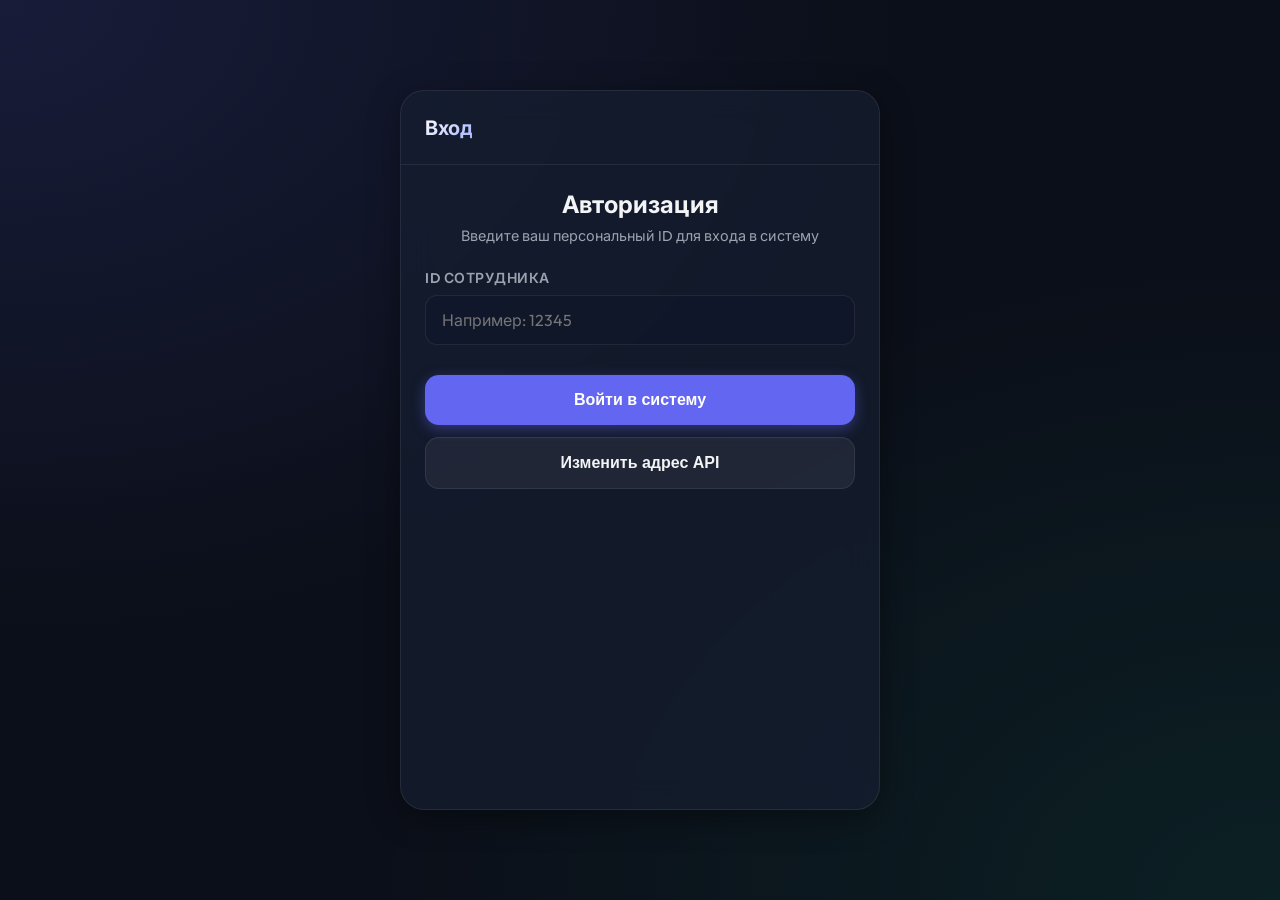
==== public/index.html @ 487fe659 "Auto update (2026-06-28 21:47:35)" ====
<!DOCTYPE html>
<html lang="ru">
<head>
  <meta charset="UTF-8">
  <meta name="viewport" content="width=device-width, initial-scale=1.0, maximum-scale=1.0, user-scalable=no">
  <title>Складской Поиск</title>
  
  <!-- Подключение Google Fonts для премиального вида -->
  <link rel="preconnect" href="https://fonts.googleapis.com">
  <link rel="preconnect" href="https://fonts.gstatic.com" crossorigin>
  <link href="https://fonts.googleapis.com/css2?family=Outfit:wght@400;600;700;800&family=Inter:wght@400;500;600;700&display=swap" rel="stylesheet">
  
  <!-- Стили -->
  <link rel="stylesheet" href="index.css">

  <!-- PWA Поддержка -->
  <link rel="manifest" href="manifest.json">
  <meta name="theme-color" content="#0b0f19">
  <meta name="apple-mobile-web-app-capable" content="yes">
  <meta name="apple-mobile-web-app-status-bar-style" content="black-translucent">
  <link rel="apple-touch-icon" href="icon-192.png">

  <script>
    if ('serviceWorker' in navigator) {
      window.addEventListener('load', () => {
        navigator.serviceWorker.register('sw.js')
          .then(reg => {
            console.log('Service Worker зарегистрирован', reg);
            reg.onupdatefound = () => {
              const installingWorker = reg.installing;
              installingWorker.onstatechange = () => {
                if (installingWorker.state === 'installed' && navigator.serviceWorker.controller) {
                  window.location.reload();
                }
              };
            };
          })
          .catch(err => console.error('Ошибка Service Worker', err));
      });

      let refreshing = false;
      navigator.serviceWorker.addEventListener('controllerchange', () => {
        if (!refreshing) {
          refreshing = true;
          window.location.reload();
        }
      });
    }
  </script>
</head>
<body>

  <div class="app-container">
    
    <!-- Заголовок приложения -->
    <header class="app-header">
      <div style="display: flex; align-items: center; gap: 8px;">
        <h1 class="app-title" id="appHeaderTitle">Складской Поиск</h1>
        <span id="demoBadge" class="demo-badge" style="display: none;">ДЕМО</span>
      </div>
      <div class="welcome-user" id="welcomeUser" style="display: none;"></div>
    </header>

    <!-- Лоадер/Ожидание -->
    <div class="loader-overlay" id="loaderOverlay" style="display: none;">
      <div class="spinner"></div>
      <div id="loaderText" style="font-weight: 600;">Загрузка данных...</div>
    </div>

    <!-- Всплывающее предупреждение -->
    <div class="alert-toast" id="alertToast">Ошибка штрихкода!</div>

    <!-- ЭКРАН 1: НАСТРОЙКИ (Ввод URL скрипта) -->
    <main class="screen active" id="screen-settings">
      <div style="text-align: center; margin-bottom: 24px;">
        <h2 style="font-size: 1.5rem; margin-bottom: 8px;">Настройка подключения</h2>
        <p style="color: var(--text-muted); font-size: 0.9rem;">Введите URL-адрес развернутого веб-приложения Google Apps Script</p>
      </div>

      <div class="form-group">
        <label class="form-label" for="scriptUrlInput">URL Google Apps Script</label>
        <input class="input-field" type="url" id="scriptUrlInput" placeholder="https://script.google.com/macros/s/.../exec">
      </div>

      <button class="btn" id="btnSaveSettings" style="margin-top: auto;">
        Подключиться и продолжить
      </button>
      <button class="btn btn-secondary" id="btnDemoMode" style="margin-top: 12px;">
        Войти в демо-режим
      </button>
      <button class="btn btn-secondary" id="btnClearCache" style="margin-top: 12px; background: rgba(244, 63, 94, 0.15); border-color: rgba(244, 63, 94, 0.3); color: var(--danger-color);">
        Сбросить кэш приложения
      </button>
    </main>

    <!-- ЭКРАН 2: ВХОД (Ввод ID сотрудника) -->
    <main class="screen" id="screen-login">
      <div style="text-align: center; margin-bottom: 24px;">
        <h2 style="font-size: 1.5rem; margin-bottom: 8px;">Авторизация</h2>
        <p style="color: var(--text-muted); font-size: 0.9rem;">Введите ваш персональный ID для входа в систему</p>
      </div>

      <div class="form-group">
        <label class="form-label" for="employeeIdInput">ID Сотрудника</label>
        <input class="input-field" type="text" id="employeeIdInput" placeholder="Например: 12345" pattern="[0-9]*" inputmode="numeric">
      </div>

      <button class="btn" id="btnLogin" style="margin-top: 10px;">
        Войти в систему
      </button>
      
      <button class="btn btn-secondary" id="btnBackToSettings" style="margin-top: 12px;">
        Изменить адрес API
      </button>
    </main>

    <!-- ЭКРАН 3: ВЫБОР СКЛАДА И ЭТАЖА -->
    <main class="screen" id="screen-select">
      <div style="margin-bottom: 20px; display: flex; justify-content: space-between; align-items: center;">
        <h2 style="font-size: 1.35rem; margin: 0;">Выберите зону работы</h2>
        <button id="btnRefreshTasks" class="btn-icon" style="background: rgba(255, 255, 255, 0.05); border: 1px solid var(--panel-border); color: var(--text-main); cursor: pointer; display: flex; align-items: center; justify-content: center; width: 38px; height: 38px; border-radius: 12px; transition: all 0.2s;" title="Обновить список задач">
          <svg width="18" height="18" viewBox="0 0 24 24" fill="none" stroke="currentColor" stroke-width="2.5" stroke-linecap="round" stroke-linejoin="round">
            <path d="M21.5 2v6h-6M21.34 15.57a10 10 0 1 1-.57-8.38l5.67-5.67"/>
          </svg>
        </button>
      </div>

      <div class="form-group">
        <label class="form-label">Склад</label>
        <div class="segmented-control" id="warehouseSelect">
          <button class="segment-btn active" data-value="Фулфилмент">Фулфилмент</button>
          <button class="segment-btn" data-value="Сергели">Сергели</button>
          <button class="segment-btn" data-value="Назначено мне">Назначено мне</button>
        </div>
      </div>

      <div class="form-group" style="flex-grow: 1;">
        <label class="form-label">Доступные этажи</label>
        <div class="grid-select" id="floorSelectGrid">
          <!-- Генерируется динамически -->
        </div>
        <div id="noTasksMessage" class="empty-state" style="display: none; padding: 20px 0;">
          <div class="empty-icon">✓</div>
          <div>Нет доступных задач для поиска на выбранном складе!</div>
        </div>
      </div>

      <div style="display: flex; flex-direction: column; gap: 10px; margin-top: auto;">
        <button class="btn" id="btnStartSearch" disabled>
          Начать поиск
        </button>
        <button class="btn btn-secondary" id="btnLogout">
          Сменить пользователя
        </button>
      </div>
    </main>

    <!-- ЭКРАН 4: ПОИСК ТОВАРА (ЗАДАЧА) -->
    <main class="screen" id="screen-task">
      <!-- Прогресс -->
      <div style="width: 100%; margin-bottom: 16px;">
        <div style="display: flex; justify-content: space-between; font-size: 0.85rem; color: var(--text-muted); font-weight: 600;">
          <span id="taskProgressLabel">Товар 0 из 0</span>
          <span id="taskPercentLabel">0%</span>
        </div>
        <div class="progress-container">
          <div class="progress-bar" id="taskProgressBar"></div>
        </div>
      </div>

      <!-- Карточка задачи -->
      <div class="task-card">
        <div class="task-cell-label">Ячейка для поиска</div>
        <div class="task-cell" id="taskCell">M1.83.52.5.1</div>

        <div class="task-details">
          <div class="task-info-block" style="grid-column: span 2;">
            <div class="info-title">Штрихкод (Шк)</div>
            <div style="display: flex; justify-content: space-between; align-items: center; margin-top: 6px; gap: 8px;">
              <div class="info-value" id="taskBarcode" style="font-family: monospace; font-size: 1.25rem; letter-spacing: 0.5px; cursor: pointer; margin: 0;" title="Нажмите для копирования">1000014251886</div>
              <button id="btnWmsInfo" class="wms-badge-btn">
                WMS Информация ↗
              </button>
            </div>
          </div>
          
          <div class="task-info-block">
            <div class="info-title">Надо найти</div>
            <div class="info-value" id="taskTargetQty">1 шт.</div>
          </div>
          
          <div class="task-info-block">
            <div class="info-title">Ячеек в Шк</div>
            <div class="info-value" id="taskCellsCount">1</div>
          </div>
        </div>
      </div>

      <!-- Блок ввода найденного количества -->
      <div style="display: flex; flex-direction: column; align-items: center; margin-bottom: 20px;">
        <div class="form-label" style="margin-bottom: 8px;">Найденное количество</div>
        <div class="quantity-control">
          <button class="qty-btn" id="btnQtyMinus">−</button>
          <span class="qty-value" id="qtyVal">1</span>
          <button class="qty-btn" id="btnQtyPlus">+</button>
        </div>
      </div>

      <!-- Действия -->
      <div class="actions-grid">
        <button class="btn btn-danger" id="btnNotFound">
          Не найден
        </button>
        <button class="btn btn-success" id="btnFound">
          Найдено
        </button>
        <button class="btn btn-secondary" id="btnSkipTask" style="grid-column: span 2; margin-top: 8px; padding: 12px;">
          Пропустить товар
        </button>
        <button class="btn btn-secondary" id="btnExitTask" style="grid-column: span 2; margin-top: 4px; padding: 12px; background: transparent; border: none;">
          Закончить и выйти
        </button>
      </div>
    </main>

    <!-- ЭКРАН 5: ВСЁ ГОТОВО -->
    <main class="screen" id="screen-done">
      <div class="empty-state" style="flex-grow: 1; padding: 40px 0;">
        <div class="empty-icon" style="font-size: 5rem; text-shadow: 0 0 20px var(--success-glow);">🎉</div>
        <h2 style="font-size: 1.75rem; font-weight: 800; margin-top: 10px;">Отличная работа!</h2>
        <p style="color: var(--text-muted); font-size: 1rem; max-width: 280px; line-height: 1.5; margin-bottom: 20px;">
          Все товары на выбранном этаже успешно проверены. Маршрут завершен!
        </p>
        <button class="btn" id="btnBackToSelect" style="width: 100%;">
          Выбрать другую зону
        </button>
      </div>
    </main>

  </div>

  <!-- МОДАЛЬНОЕ ОКНО ПОДТВЕРЖДЕНИЯ -->
  <div class="modal-overlay" id="confirmModal" style="display: none;">
    <div class="modal-card">
      <h3 class="modal-title">Подтверждение</h3>
      <p class="modal-text" id="confirmModalText">Вы действительно хотите подтвердить результат?</p>
      <div class="modal-actions">
        <button class="btn btn-secondary" id="btnConfirmCancel" style="padding: 10px 0; font-size: 0.95rem; margin: 0;">Отмена</button>
        <button class="btn btn-success" id="btnConfirmYes" style="padding: 10px 0; font-size: 0.95rem; margin: 0;">Да, подтверждаю</button>
      </div>
    </div>
  </div>

  <!-- Логика работы приложения -->
  <script src="app.js"></script>
</body>
</html>
---- public/index.css ----
/* index.css - Премиальный дизайн-код для приложения складского поиска */

:root {
  --bg-color: #0b0f19;
  --panel-bg: rgba(22, 30, 49, 0.7);
  --panel-border: rgba(255, 255, 255, 0.08);
  --accent-color: #6366f1;
  --accent-glow: rgba(99, 102, 241, 0.4);
  --success-color: #10b981;
  --success-glow: rgba(16, 185, 129, 0.3);
  --danger-color: #f43f5e;
  --danger-glow: rgba(244, 63, 94, 0.3);
  --warning-color: #f59e0b;
  --text-main: #f3f4f6;
  --text-muted: #9ca3af;
  --card-shadow: 0 8px 32px 0 rgba(0, 0, 0, 0.37);
  --font-family: 'Outfit', 'Inter', -apple-system, BlinkMacSystemFont, "Segoe UI", Roboto, Helvetica, Arial, sans-serif;
}

* {
  box-sizing: border-box;
  margin: 0;
  padding: 0;
  -webkit-tap-highlight-color: transparent;
}

body {
  background-color: var(--bg-color);
  color: var(--text-main);
  font-family: var(--font-family);
  min-height: 100vh;
  display: flex;
  flex-direction: column;
  justify-content: center;
  align-items: center;
  overflow-x: hidden;
  padding: 16px;
  background-image: 
    radial-gradient(at 0% 0%, rgba(99, 102, 241, 0.15) 0px, transparent 50%),
    radial-gradient(at 100% 100%, rgba(16, 185, 129, 0.1) 0px, transparent 50%);
}

/* Контейнер приложения */
.app-container {
  width: 100%;
  max-width: 480px;
  min-height: 80vh;
  background: var(--panel-bg);
  backdrop-filter: blur(16px);
  -webkit-backdrop-filter: blur(16px);
  border: 1px solid var(--panel-border);
  border-radius: 24px;
  box-shadow: var(--card-shadow);
  display: flex;
  flex-direction: column;
  position: relative;
  overflow: hidden;
}

/* Заголовки */
.app-header {
  padding: 24px;
  border-bottom: 1px solid var(--panel-border);
  display: flex;
  align-items: center;
  justify-content: space-between;
}

.app-title {
  font-size: 1.25rem;
  font-weight: 700;
  letter-spacing: -0.5px;
  background: linear-gradient(135deg, #fff 0%, #a5b4fc 100%);
  -webkit-background-clip: text;
  -webkit-text-fill-color: transparent;
}

/* Экраны */
.screen {
  display: none;
  flex-direction: column;
  flex-grow: 1;
  padding: 24px;
  animation: fadeIn 0.4s cubic-bezier(0.16, 1, 0.3, 1);
}

.screen.active {
  display: flex;
}

@keyframes fadeIn {
  from { opacity: 0; transform: translateY(12px); }
  to { opacity: 1; transform: translateY(0); }
}

/* Формы и поля ввода */
.form-group {
  margin-bottom: 20px;
  display: flex;
  flex-direction: column;
}

.form-label {
  font-size: 0.875rem;
  font-weight: 600;
  color: var(--text-muted);
  margin-bottom: 8px;
  text-transform: uppercase;
  letter-spacing: 0.5px;
}

.input-field {
  background: rgba(15, 23, 42, 0.6);
  border: 1px solid var(--panel-border);
  color: #fff;
  padding: 14px 16px;
  border-radius: 12px;
  font-size: 1rem;
  font-family: inherit;
  transition: all 0.2s ease;
  outline: none;
}

.input-field:focus {
  border-color: var(--accent-color);
  box-shadow: 0 0 0 3px var(--accent-glow);
}

/* Кнопки */
.btn {
  background: var(--accent-color);
  color: #fff;
  border: none;
  padding: 16px 24px;
  border-radius: 14px;
  font-size: 1rem;
  font-weight: 700;
  cursor: pointer;
  transition: all 0.25s cubic-bezier(0.4, 0, 0.2, 1);
  display: flex;
  align-items: center;
  justify-content: center;
  gap: 10px;
  box-shadow: 0 4px 14px 0 var(--accent-glow);
}

.btn:hover {
  transform: translateY(-2px);
  box-shadow: 0 6px 20px 0 var(--accent-glow);
  filter: brightness(1.1);
}

.btn:active {
  transform: translateY(0);
}

.btn-success {
  background: var(--success-color);
  box-shadow: 0 4px 14px 0 var(--success-glow);
}
.btn-success:hover {
  box-shadow: 0 6px 20px 0 var(--success-glow);
}

.btn-danger {
  background: var(--danger-color);
  box-shadow: 0 4px 14px 0 var(--danger-glow);
}
.btn-danger:hover {
  box-shadow: 0 6px 20px 0 var(--danger-glow);
}

.btn-secondary {
  background: rgba(255, 255, 255, 0.06);
  border: 1px solid var(--panel-border);
  color: var(--text-main);
  box-shadow: none;
}
.btn-secondary:hover {
  background: rgba(255, 255, 255, 0.1);
  box-shadow: none;
}

.btn-disabled, .btn:disabled {
  opacity: 0.5;
  cursor: not-allowed;
  transform: none !important;
  box-shadow: none !important;
}

/* Кнопки переключения выбора складов/этажей */
.segmented-control {
  display: grid;
  grid-template-columns: repeat(3, 1fr);
  gap: 4px;
  background: rgba(15, 23, 42, 0.5);
  padding: 4px;
  border-radius: 14px;
  border: 1px solid var(--panel-border);
  margin-bottom: 20px;
}

.segment-btn {
  background: transparent;
  color: var(--text-muted);
  border: none;
  padding: 10px 2px;
  border-radius: 10px;
  font-size: 0.8rem;
  font-weight: 700;
  cursor: pointer;
  transition: all 0.2s ease;
  white-space: nowrap;
  overflow: hidden;
  text-overflow: ellipsis;
  text-align: center;
}

.segment-btn.active {
  background: var(--accent-color);
  color: #fff;
  box-shadow: 0 4px 12px rgba(99, 102, 241, 0.3);
}

/* Сетка для этажей (может быть больше 2 колонок) */
.grid-select {
  display: grid;
  grid-template-columns: repeat(auto-fill, minmax(80px, 1fr));
  gap: 8px;
  margin-bottom: 20px;
}

.grid-btn {
  background: rgba(255, 255, 255, 0.05);
  border: 1px solid var(--panel-border);
  color: var(--text-main);
  padding: 14px 10px;
  border-radius: 12px;
  font-weight: 600;
  cursor: pointer;
  transition: all 0.2s ease;
  text-align: center;
}

.grid-btn.active {
  background: var(--accent-color);
  border-color: var(--accent-color);
  box-shadow: 0 4px 12px var(--accent-glow);
}

/* Карточка задачи */
.task-card {
  background: rgba(15, 23, 42, 0.4);
  border: 1px solid var(--panel-border);
  border-radius: 20px;
  padding: 24px;
  margin-bottom: 24px;
  display: flex;
  flex-direction: column;
  align-items: center;
  text-align: center;
  box-shadow: inset 0 2px 4px rgba(0,0,0,0.2);
}

.task-cell-label {
  font-size: 0.875rem;
  font-weight: 700;
  color: var(--accent-color);
  text-transform: uppercase;
  letter-spacing: 1px;
  margin-bottom: 4px;
}

.task-cell {
  font-size: 2.25rem;
  font-weight: 800;
  color: #fff;
  letter-spacing: -0.5px;
  margin-bottom: 20px;
  word-break: break-all;
  text-shadow: 0 0 15px var(--accent-glow);
}

.task-details {
  width: 100%;
  display: grid;
  grid-template-columns: 1fr 1fr;
  gap: 16px;
  margin-bottom: 20px;
  text-align: left;
}

.task-info-block {
  background: rgba(255, 255, 255, 0.03);
  padding: 12px;
  border-radius: 10px;
  border: 1px solid rgba(255,255,255,0.03);
}

.info-title {
  font-size: 0.75rem;
  color: var(--text-muted);
  text-transform: uppercase;
  margin-bottom: 4px;
}

.info-value {
  font-size: 1.1rem;
  font-weight: 700;
  color: #fff;
}

/* Количество с кнопками +/- */
.quantity-control {
  display: flex;
  align-items: center;
  justify-content: center;
  gap: 16px;
  margin-bottom: 24px;
  width: 100%;
}

.qty-btn {
  background: rgba(255, 255, 255, 0.06);
  border: 1px solid var(--panel-border);
  color: #fff;
  width: 56px;
  height: 56px;
  border-radius: 18px;
  font-size: 1.5rem;
  font-weight: bold;
  cursor: pointer;
  display: flex;
  align-items: center;
  justify-content: center;
  transition: all 0.15s ease;
}

.qty-btn:active {
  background: var(--accent-color);
  transform: scale(0.95);
}

.qty-value {
  font-size: 2.25rem;
  font-weight: 800;
  min-width: 60px;
  text-align: center;
}

/* Панель кнопок действий */
.actions-grid {
  display: grid;
  grid-template-columns: 1fr 1fr;
  gap: 12px;
  margin-top: auto;
}

/* Сканер штрихкода */
.scanner-overlay {
  position: absolute;
  top: 0;
  left: 0;
  width: 100%;
  height: 100%;
  background: #000;
  z-index: 100;
  display: none;
  flex-direction: column;
}

.scanner-overlay.active {
  display: flex;
}

.scanner-header {
  padding: 16px;
  display: flex;
  justify-content: space-between;
  align-items: center;
  background: rgba(11, 15, 25, 0.8);
  position: absolute;
  top: 0;
  width: 100%;
  z-index: 101;
}

#interactive {
  width: 100%;
  height: 100%;
  object-fit: cover;
}

.scanner-laser {
  position: absolute;
  top: 50%;
  left: 5%;
  width: 90%;
  height: 2px;
  background-color: var(--danger-color);
  box-shadow: 0 0 8px var(--danger-color);
  z-index: 99;
  animation: scanLaser 2s infinite ease-in-out;
}

@keyframes scanLaser {
  0% { top: 30%; }
  50% { top: 70%; }
  100% { top: 30%; }
}

/* Уведомления/Плашки */
.alert-toast {
  position: absolute;
  top: 24px;
  left: 24px;
  right: 24px;
  padding: 16px;
  border-radius: 12px;
  background: rgba(244, 63, 94, 0.95);
  color: white;
  z-index: 1000;
  box-shadow: 0 10px 25px rgba(0,0,0,0.5);
  display: none;
  animation: slideDown 0.3s cubic-bezier(0.175, 0.885, 0.32, 1.275);
}

@keyframes slideDown {
  from { transform: translateY(-100px); opacity: 0; }
  to { transform: translateY(0); opacity: 1; }
}

/* Прогрессбар */
.progress-container {
  width: 100%;
  background: rgba(255, 255, 255, 0.05);
  border-radius: 10px;
  height: 8px;
  margin-top: 10px;
  overflow: hidden;
  border: 1px solid var(--panel-border);
}

.progress-bar {
  height: 100%;
  background: linear-gradient(90deg, var(--accent-color) 0%, var(--success-color) 100%);
  width: 0%;
  transition: width 0.3s ease;
}

/* Лоадер */
.loader-overlay {
  position: absolute;
  top: 0;
  left: 0;
  right: 0;
  bottom: 0;
  background: rgba(11, 15, 25, 0.85);
  z-index: 50;
  display: flex;
  flex-direction: column;
  justify-content: center;
  align-items: center;
  gap: 16px;
}

.spinner {
  width: 48px;
  height: 48px;
  border: 4px solid rgba(99, 102, 241, 0.1);
  border-left-color: var(--accent-color);
  border-radius: 50%;
  animation: spin 1s linear infinite;
}

@keyframes spin {
  to { transform: rotate(360deg); }
}

/* Прочее */
.welcome-user {
  font-size: 0.95rem;
  color: var(--text-muted);
  font-weight: 500;
  text-align: right;
}

.link-btn {
  color: var(--accent-color);
  text-decoration: none;
  font-weight: 600;
  display: inline-flex;
  align-items: center;
  gap: 4px;
}

.link-btn:hover {
  text-decoration: underline;
}

/* Ссылка на заявку */
.ticket-link-container {
  margin-top: 8px;
  font-size: 0.85rem;
}

/* Информационное сообщение о пустом списке */
.empty-state {
  display: flex;
  flex-direction: column;
  align-items: center;
  justify-content: center;
  text-align: center;
  flex-grow: 1;
  gap: 16px;
  color: var(--text-muted);
}

.empty-icon {
  font-size: 3rem;
  color: var(--accent-color);
  opacity: 0.6;
}

/* Индикатор демо-режима */
.demo-badge {
  background: linear-gradient(135deg, var(--warning-color) 0%, #d97706 100%);
  color: #0b0f19;
  font-size: 0.65rem;
  font-weight: 800;
  padding: 2px 6px;
  border-radius: 6px;
  text-transform: uppercase;
  letter-spacing: 0.5px;
  box-shadow: 0 0 10px rgba(245, 158, 11, 0.3);
  display: inline-block;
  margin-left: 8px;
  vertical-align: middle;
}

/* Стили для заблокированных этажей */
.grid-btn.locked {
  background: rgba(244, 63, 94, 0.06) !important;
  border-color: rgba(244, 63, 94, 0.25) !important;
  cursor: not-allowed !important;
  opacity: 0.85;
  box-shadow: none !important;
  transform: none !important;
}

/* Кнопка обновления */
.btn-icon:hover {
  background: rgba(255, 255, 255, 0.12) !important;
  color: var(--accent-color) !important;
  transform: scale(1.05);
}

.btn-icon:active {
  transform: scale(0.95);
}

/* Модальное окно подтверждения */
.modal-overlay {
  position: fixed;
  top: 0;
  left: 0;
  width: 100%;
  height: 100%;
  background: rgba(11, 15, 25, 0.85);
  backdrop-filter: blur(8px);
  -webkit-backdrop-filter: blur(8px);
  display: flex;
  justify-content: center;
  align-items: center;
  z-index: 1000;
  padding: 24px;
  animation: fadeIn 0.25s ease;
}

.modal-card {
  background: #111827;
  border: 1px solid var(--panel-border);
  border-radius: 20px;
  padding: 24px;
  width: 100%;
  max-width: 380px;
  box-shadow: var(--card-shadow);
  text-align: center;
  animation: slideUp 0.3s cubic-bezier(0.16, 1, 0.3, 1);
}

.modal-title {
  font-size: 1.2rem;
  font-weight: 700;
  margin-bottom: 12px;
  color: #fff;
}

.modal-text {
  font-size: 0.95rem;
  color: var(--text-muted);
  line-height: 1.5;
  margin-bottom: 24px;
}

.modal-actions {
  display: grid;
  grid-template-columns: 1fr 1.2fr;
  gap: 12px;
}

@keyframes slideUp {
  from { opacity: 0; transform: translateY(20px) scale(0.95); }
  to { opacity: 1; transform: translateY(0) scale(1); }
}

/* Кнопка-бейдж WMS Информация */
.wms-badge-btn {
  background: rgba(99, 102, 241, 0.15) !important;
  border: 1px solid rgba(99, 102, 241, 0.3) !important;
  color: #a5b4fc !important;
  font-size: 0.72rem !important;
  font-weight: 600 !important;
  padding: 4px 10px !important;
  border-radius: 8px !important;
  cursor: pointer !important;
  white-space: nowrap !important;
  transition: all 0.2s ease !important;
  display: inline-flex !important;
  align-items: center !important;
  gap: 4px !important;
  margin: 0 !important;
}

.wms-badge-btn:hover {
  background: rgba(99, 102, 241, 0.25) !important;
  border-color: rgba(99, 102, 241, 0.5) !important;
  color: #fff !important;
}

.wms-badge-btn:active {
  transform: scale(0.95) !important;
}
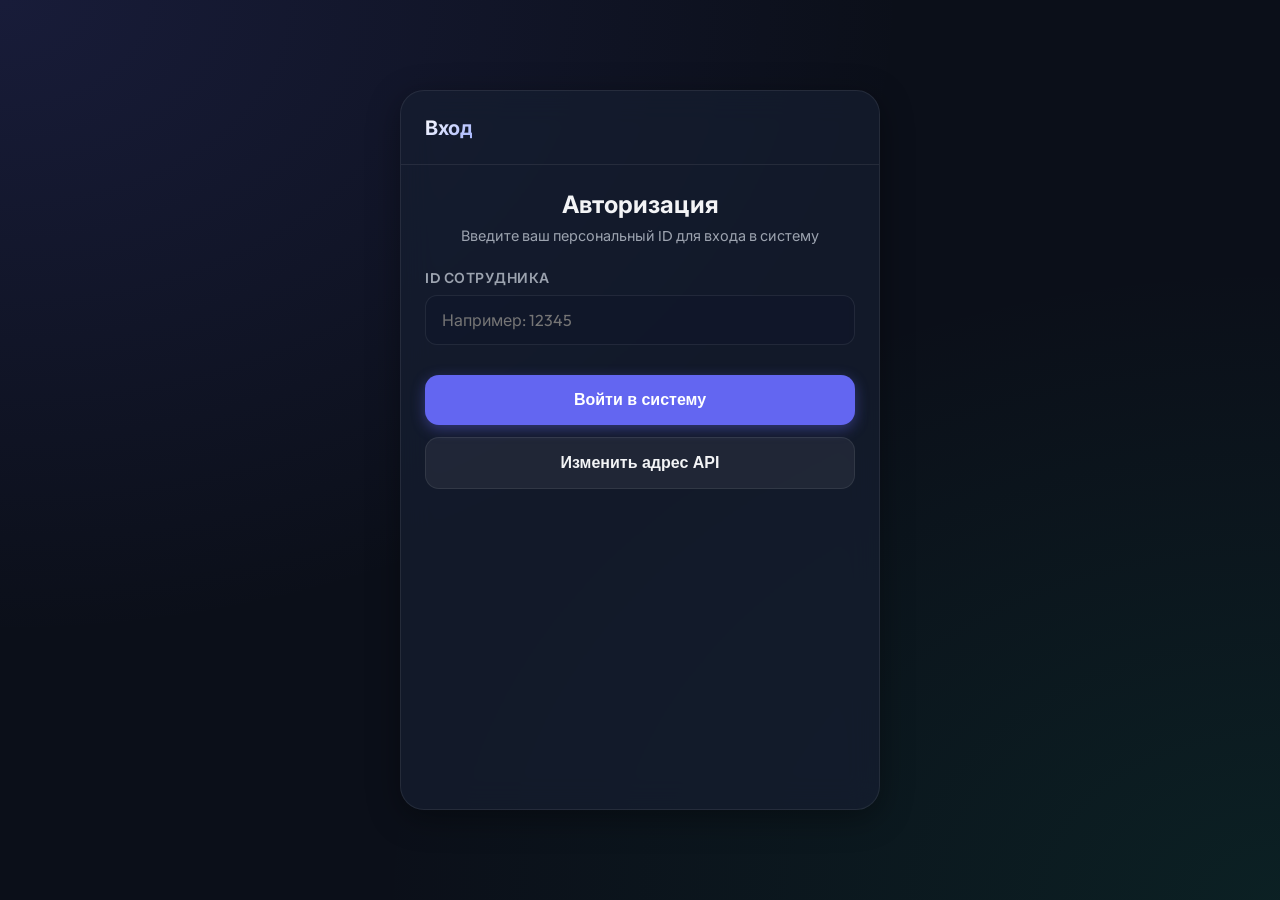
==== commit 527fea2b: "feat: add product image and description block to search card" ====
--- a/public/index.html
+++ b/public/index.html
@@ -11,7 +11,7 @@
   <link href="https://fonts.googleapis.com/css2?family=Outfit:wght@400;600;700;800&family=Inter:wght@400;500;600;700&display=swap" rel="stylesheet">
   
   <!-- Стили -->
-  <link rel="stylesheet" href="index.css">
+  <link rel="stylesheet" href="index.css?v=11.0.0">
 
   <!-- PWA Поддержка -->
   <link rel="manifest" href="manifest.json">
@@ -128,9 +128,9 @@
       <div class="form-group">
         <label class="form-label">Склад</label>
         <div class="segmented-control" id="warehouseSelect">
-          <button class="segment-btn active" data-value="Фулфилмент">Фулфилмент</button>
-          <button class="segment-btn" data-value="Сергели">Сергели</button>
-          <button class="segment-btn" data-value="Назначено мне">Назначено мне</button>
+          <button class="segment-btn active" data-value="Фулфилмент" id="tabFulfillment">Фулфилмент (0)</button>
+          <button class="segment-btn" data-value="Сергели" id="tabSergeli">Сергели (0)</button>
+          <button class="segment-btn" data-value="Назначено мне" id="tabPersonal">На мне (0)</button>
         </div>
       </div>
 
@@ -173,13 +173,25 @@
         <div class="task-cell-label">Ячейка для поиска</div>
         <div class="task-cell" id="taskCell">M1.83.52.5.1</div>
 
+        <!-- Блок товара (фото и описание) -->
+        <a href="#" target="_blank" id="productLink" class="product-info-block" style="display: none;">
+          <div class="product-img-container">
+            <img id="productImage" src="" alt="Товар">
+            <div id="productImagePlaceholder" class="product-img-placeholder">📷</div>
+          </div>
+          <div class="product-desc-container">
+            <div class="product-title" id="productTitle">Загрузка информации о товаре...</div>
+            <div class="product-link-badge">Открыть на Uzum.uz ↗</div>
+          </div>
+        </a>
+
         <div class="task-details">
           <div class="task-info-block" style="grid-column: span 2;">
             <div class="info-title">Штрихкод (Шк)</div>
-            <div style="display: flex; justify-content: space-between; align-items: center; margin-top: 6px; gap: 8px;">
-              <div class="info-value" id="taskBarcode" style="font-family: monospace; font-size: 1.25rem; letter-spacing: 0.5px; cursor: pointer; margin: 0;" title="Нажмите для копирования">1000014251886</div>
+            <div class="barcode-row">
+              <div class="info-value" id="taskBarcode" style="font-family: monospace; font-size: 1.15rem; letter-spacing: 0.5px; cursor: pointer; margin: 0; flex-shrink: 0;" title="Нажмите для копирования">1000014251886</div>
               <button id="btnWmsInfo" class="wms-badge-btn">
-                WMS Информация ↗
+                WMS Инфо ↗
               </button>
             </div>
           </div>
@@ -252,6 +264,6 @@
   </div>
 
   <!-- Логика работы приложения -->
-  <script src="app.js"></script>
+  <script src="app.js?v=11.0.0"></script>
 </body>
 </html>
--- a/public/index.css
+++ b/public/index.css
@@ -642,4 +642,111 @@
   transform: scale(0.95) !important;
 }
 
-
+/* Строка штрихкода с поддержкой переноса (адаптивная) */
+.barcode-row {
+  display: flex;
+  justify-content: space-between;
+  align-items: center;
+  flex-wrap: wrap;
+  gap: 8px 12px;
+  margin-top: 6px;
+  width: 100%;
+}
+
+/* Блок с фото и описанием товара */
+.product-info-block {
+  display: flex;
+  align-items: center;
+  gap: 16px;
+  background: rgba(255, 255, 255, 0.03);
+  border: 1px solid rgba(255, 255, 255, 0.06);
+  border-radius: 16px;
+  padding: 12px;
+  width: 100%;
+  text-decoration: none;
+  color: inherit;
+  margin-bottom: 20px;
+  text-align: left;
+  transition: all 0.25s cubic-bezier(0.4, 0, 0.2, 1);
+  box-sizing: border-box;
+}
+
+.product-info-block:hover {
+  background: rgba(255, 255, 255, 0.08);
+  border-color: rgba(99, 102, 241, 0.4);
+  box-shadow: 0 4px 16px rgba(0, 0, 0, 0.2), 0 0 8px rgba(99, 102, 241, 0.2);
+  transform: translateY(-2px);
+}
+
+.product-info-block:active {
+  transform: translateY(0);
+}
+
+.product-img-container {
+  width: 64px;
+  height: 64px;
+  min-width: 64px;
+  background: rgba(15, 23, 42, 0.6);
+  border-radius: 12px;
+  overflow: hidden;
+  display: flex;
+  align-items: center;
+  justify-content: center;
+  position: relative;
+  border: 1px solid rgba(255, 255, 255, 0.05);
+}
+
+.product-img-container img {
+  width: 100%;
+  height: 100%;
+  object-fit: cover;
+  display: none;
+}
+
+.product-img-container img.loaded {
+  display: block;
+}
+
+.product-img-placeholder {
+  font-size: 1.5rem;
+  opacity: 0.5;
+  display: block;
+}
+
+.product-img-container img.loaded + .product-img-placeholder {
+  display: none;
+}
+
+.product-desc-container {
+  flex-grow: 1;
+  display: flex;
+  flex-direction: column;
+  gap: 4px;
+  overflow: hidden;
+}
+
+.product-title {
+  font-size: 0.9rem;
+  font-weight: 500;
+  line-height: 1.35;
+  color: var(--text-main);
+  display: -webkit-box;
+  -webkit-line-clamp: 2;
+  -webkit-box-orient: vertical;
+  overflow: hidden;
+  text-overflow: ellipsis;
+}
+
+.product-link-badge {
+  font-size: 0.7rem;
+  font-weight: 600;
+  color: var(--accent-color);
+  text-transform: uppercase;
+  letter-spacing: 0.5px;
+  display: flex;
+  align-items: center;
+  gap: 2px;
+  margin-top: 2px;
+}
+
+
